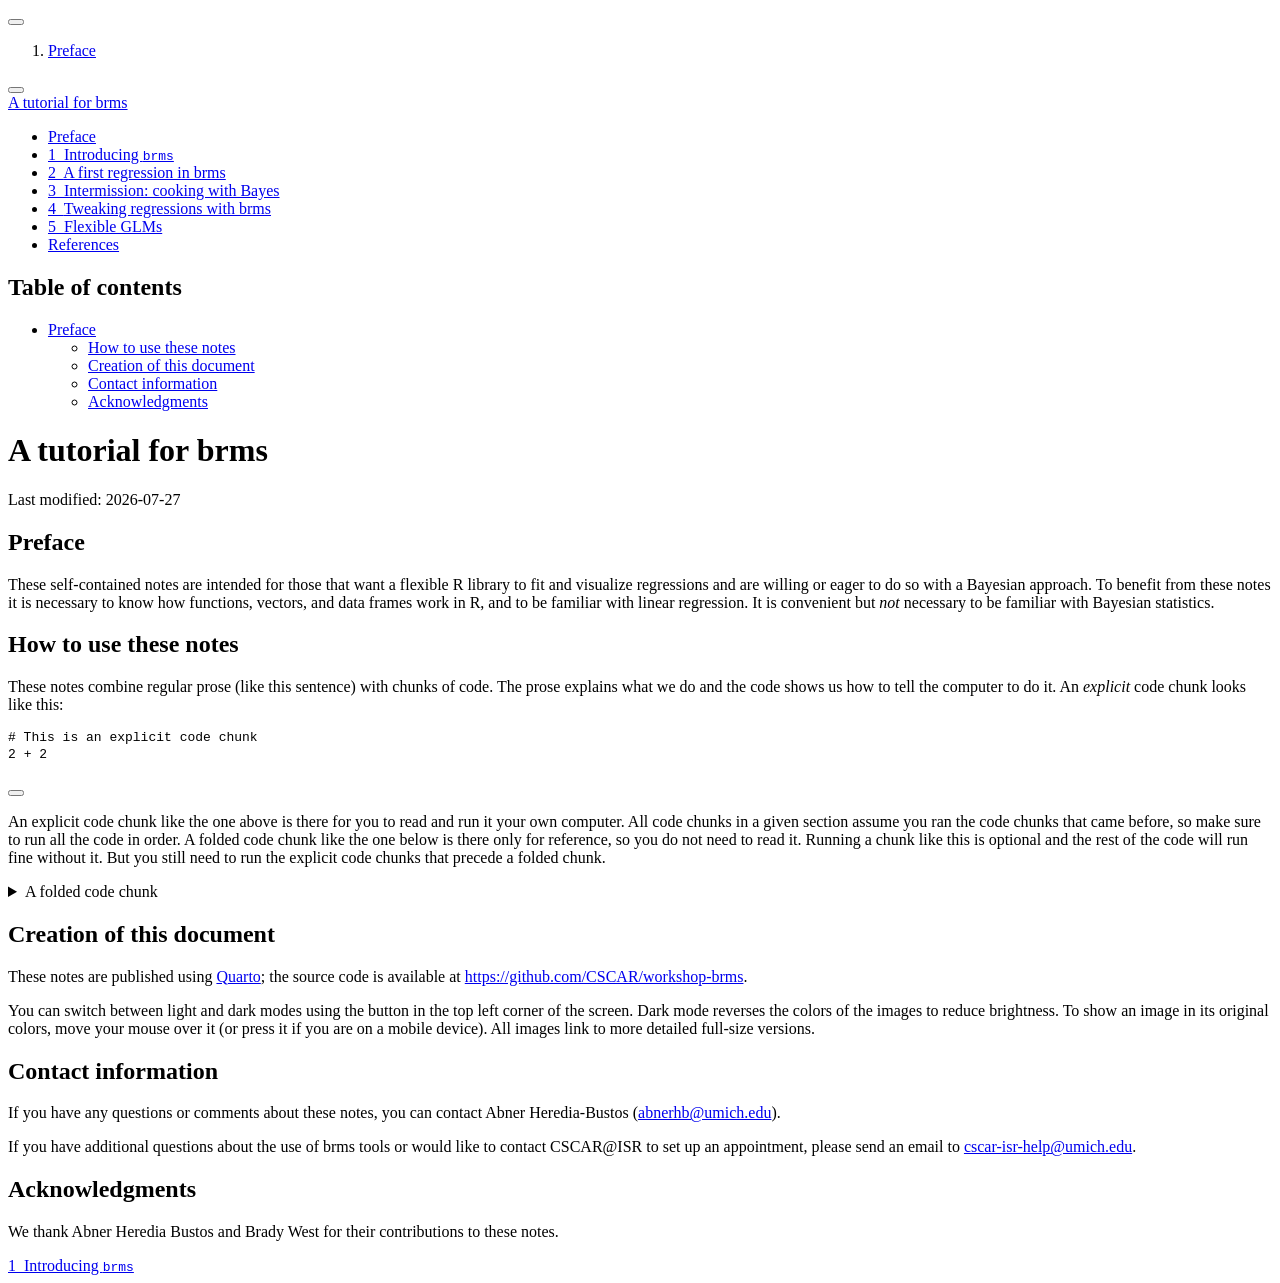
==== docs/index.html @ ee1d5521 "Rendered multiple changes." ====
<!DOCTYPE html>
<html xmlns="http://www.w3.org/1999/xhtml" lang="en" xml:lang="en"><head>

<meta charset="utf-8">
<meta name="generator" content="quarto-1.9.38">

<meta name="viewport" content="width=device-width, initial-scale=1.0, user-scalable=yes">


<title>A tutorial for brms</title>
<style>
/* Default styles provided by pandoc.
** See https://pandoc.org/MANUAL.html#variables-for-html for config info.
*/
code{white-space: pre-wrap;}
span.smallcaps{font-variant: small-caps;}
div.columns{display: flex; gap: min(4vw, 1.5em);}
div.column{flex: auto; overflow-x: auto;}
div.hanging-indent{margin-left: 1.5em; text-indent: -1.5em;}
ul.task-list{list-style: none;}
ul.task-list li input[type="checkbox"] {
  width: 0.8em;
  margin: 0 0.8em 0.2em -1em; /* quarto-specific, see https://github.com/quarto-dev/quarto-cli/issues/4556 */ 
  vertical-align: middle;
}
/* CSS for syntax highlighting */
html { -webkit-text-size-adjust: 100%; }
pre > code.sourceCode { white-space: pre; position: relative; }
pre > code.sourceCode > span { display: inline-block; line-height: 1.25; }
pre > code.sourceCode > span:empty { height: 1.2em; }
.sourceCode { overflow: visible; }
code.sourceCode > span { color: inherit; text-decoration: inherit; }
div.sourceCode { margin: 1em 0; }
pre.sourceCode { margin: 0; }
@media screen {
div.sourceCode { overflow: auto; }
}
@media print {
pre > code.sourceCode { white-space: pre-wrap; }
pre > code.sourceCode > span { text-indent: -5em; padding-left: 5em; }
}
pre.numberSource code
  { counter-reset: source-line 0; }
pre.numberSource code > span
  { position: relative; left: -4em; counter-increment: source-line; }
pre.numberSource code > span > a:first-child::before
  { content: counter(source-line);
    position: relative; left: -1em; text-align: right; vertical-align: baseline;
    border: none; display: inline-block;
    -webkit-touch-callout: none; -webkit-user-select: none;
    -khtml-user-select: none; -moz-user-select: none;
    -ms-user-select: none; user-select: none;
    padding: 0 4px; width: 4em;
  }
pre.numberSource { margin-left: 3em;  padding-left: 4px; }
div.sourceCode
  {   }
@media screen {
pre > code.sourceCode > span > a:first-child::before { text-decoration: underline; }
}
</style>


<script src="site_libs/quarto-nav/quarto-nav.js"></script>
<script src="site_libs/quarto-nav/headroom.min.js"></script>
<script src="site_libs/clipboard/clipboard.min.js"></script>
<script src="site_libs/quarto-search/autocomplete.umd.js"></script>
<script src="site_libs/quarto-search/fuse.min.js"></script>
<script src="site_libs/quarto-search/quarto-search.js"></script>
<meta name="quarto:offset" content="./">
<link href="./getting-started.html" rel="next">
<script src="site_libs/quarto-html/quarto.js" type="module"></script>
<script src="site_libs/quarto-html/tabsets/tabsets.js" type="module"></script>
<script src="site_libs/quarto-html/popper.min.js"></script>
<script src="site_libs/quarto-html/tippy.umd.min.js"></script>
<script src="site_libs/quarto-html/anchor.min.js"></script>
<link href="site_libs/quarto-html/tippy.css" rel="stylesheet">
<link href="site_libs/quarto-html/quarto-syntax-highlighting-15634bcf2e68342d4ad2dfa704d543f6.css" rel="stylesheet" class="quarto-color-scheme" id="quarto-text-highlighting-styles">
<link href="site_libs/quarto-html/quarto-syntax-highlighting-dark-0a6b7249c26820e032cb0bd839ff02b1.css" rel="stylesheet" class="quarto-color-scheme quarto-color-alternate" id="quarto-text-highlighting-styles">
<link href="site_libs/quarto-html/quarto-syntax-highlighting-15634bcf2e68342d4ad2dfa704d543f6.css" rel="stylesheet" class="quarto-color-scheme-extra" id="quarto-text-highlighting-styles">
<script src="site_libs/bootstrap/bootstrap.min.js"></script>
<link href="site_libs/bootstrap/bootstrap-icons.css" rel="stylesheet">
<link href="site_libs/bootstrap/bootstrap-9e3e5b9121e68b3f077afb32f2c64d95.min.css" rel="stylesheet" append-hash="true" class="quarto-color-scheme" id="quarto-bootstrap" data-mode="light">
<link href="site_libs/bootstrap/bootstrap-dark-456160a201148822cb32db6652eaf6f5.min.css" rel="stylesheet" append-hash="true" class="quarto-color-scheme quarto-color-alternate" id="quarto-bootstrap" data-mode="dark">
<link href="site_libs/bootstrap/bootstrap-9e3e5b9121e68b3f077afb32f2c64d95.min.css" rel="stylesheet" append-hash="true" class="quarto-color-scheme-extra" id="quarto-bootstrap" data-mode="light">
<script id="quarto-search-options" type="application/json">{
  "location": "sidebar",
  "copy-button": false,
  "collapse-after": 3,
  "panel-placement": "start",
  "type": "textbox",
  "limit": 50,
  "keyboard-shortcut": [
    "f",
    "/",
    "s"
  ],
  "show-item-context": false,
  "language": {
    "search-no-results-text": "No results",
    "search-matching-documents-text": "matching documents",
    "search-copy-link-title": "Copy link to search",
    "search-hide-matches-text": "Hide additional matches",
    "search-more-match-text": "more match in this document",
    "search-more-matches-text": "more matches in this document",
    "search-clear-button-title": "Clear",
    "search-text-placeholder": "",
    "search-detached-cancel-button-title": "Cancel",
    "search-submit-button-title": "Submit",
    "search-label": "Search"
  }
}</script>


</head>

<body class="nav-sidebar floating quarto-light"><script id="quarto-html-before-body" type="application/javascript">
    const toggleBodyColorMode = (bsSheetEl) => {
      const mode = bsSheetEl.getAttribute("data-mode");
      const bodyEl = window.document.querySelector("body");
      if (mode === "dark") {
        bodyEl.classList.add("quarto-dark");
        bodyEl.classList.remove("quarto-light");
      } else {
        bodyEl.classList.add("quarto-light");
        bodyEl.classList.remove("quarto-dark");
      }
    }
    const toggleBodyColorPrimary = () => {
      const bsSheetEl = window.document.querySelector("link#quarto-bootstrap:not([rel=disabled-stylesheet])");
      if (bsSheetEl) {
        toggleBodyColorMode(bsSheetEl);
      }
    }
    const setColorSchemeToggle = (alternate) => {
      const toggles = window.document.querySelectorAll('.quarto-color-scheme-toggle');
      for (let i=0; i < toggles.length; i++) {
        const toggle = toggles[i];
        if (toggle) {
          if (alternate) {
            toggle.classList.add("alternate");
          } else {
            toggle.classList.remove("alternate");
          }
        }
      }
    };
    const toggleColorMode = (alternate) => {
      // Switch the stylesheets
      const primaryStylesheets = window.document.querySelectorAll('link.quarto-color-scheme:not(.quarto-color-alternate)');
      const alternateStylesheets = window.document.querySelectorAll('link.quarto-color-scheme.quarto-color-alternate');
      manageTransitions('#quarto-margin-sidebar .nav-link', false);
      if (alternate) {
        // note: dark is layered on light, we don't disable primary!
        enableStylesheet(alternateStylesheets);
        for (const sheetNode of alternateStylesheets) {
          if (sheetNode.id === "quarto-bootstrap") {
            toggleBodyColorMode(sheetNode);
          }
        }
      } else {
        disableStylesheet(alternateStylesheets);
        enableStylesheet(primaryStylesheets)
        toggleBodyColorPrimary();
      }
      manageTransitions('#quarto-margin-sidebar .nav-link', true);
      // Switch the toggles
      setColorSchemeToggle(alternate)
      // Hack to workaround the fact that safari doesn't
      // properly recolor the scrollbar when toggling (#1455)
      if (navigator.userAgent.indexOf('Safari') > 0 && navigator.userAgent.indexOf('Chrome') == -1) {
        manageTransitions("body", false);
        window.scrollTo(0, 1);
        setTimeout(() => {
          window.scrollTo(0, 0);
          manageTransitions("body", true);
        }, 40);
      }
    }
    const disableStylesheet = (stylesheets) => {
      for (let i=0; i < stylesheets.length; i++) {
        const stylesheet = stylesheets[i];
        stylesheet.rel = 'disabled-stylesheet';
      }
    }
    const enableStylesheet = (stylesheets) => {
      for (let i=0; i < stylesheets.length; i++) {
        const stylesheet = stylesheets[i];
        if(stylesheet.rel !== 'stylesheet') { // for Chrome, which will still FOUC without this check
          stylesheet.rel = 'stylesheet';
        }
      }
    }
    const manageTransitions = (selector, allowTransitions) => {
      const els = window.document.querySelectorAll(selector);
      for (let i=0; i < els.length; i++) {
        const el = els[i];
        if (allowTransitions) {
          el.classList.remove('notransition');
        } else {
          el.classList.add('notransition');
        }
      }
    }
    const isFileUrl = () => {
      return window.location.protocol === 'file:';
    }
    const hasAlternateSentinel = () => {
      let styleSentinel = getColorSchemeSentinel();
      if (styleSentinel !== null) {
        return styleSentinel === "alternate";
      } else {
        return false;
      }
    }
    const setStyleSentinel = (alternate) => {
      const value = alternate ? "alternate" : "default";
      if (!isFileUrl()) {
        window.localStorage.setItem("quarto-color-scheme", value);
      } else {
        localAlternateSentinel = value;
      }
    }
    const getColorSchemeSentinel = () => {
      if (!isFileUrl()) {
        const storageValue = window.localStorage.getItem("quarto-color-scheme");
        return storageValue != null ? storageValue : localAlternateSentinel;
      } else {
        return localAlternateSentinel;
      }
    }
    const toggleGiscusIfUsed = (isAlternate, darkModeDefault) => {
      const baseTheme = document.querySelector('#giscus-base-theme')?.value ?? 'light';
      const alternateTheme = document.querySelector('#giscus-alt-theme')?.value ?? 'dark';
      let newTheme = '';
      if(authorPrefersDark) {
        newTheme = isAlternate ? baseTheme : alternateTheme;
      } else {
        newTheme = isAlternate ? alternateTheme : baseTheme;
      }
      const changeGiscusTheme = () => {
        // From: https://github.com/giscus/giscus/issues/336
        const sendMessage = (message) => {
          const iframe = document.querySelector('iframe.giscus-frame');
          if (!iframe) return;
          iframe.contentWindow.postMessage({ giscus: message }, 'https://giscus.app');
        }
        sendMessage({
          setConfig: {
            theme: newTheme
          }
        });
      }
      const isGiscussLoaded = window.document.querySelector('iframe.giscus-frame') !== null;
      if (isGiscussLoaded) {
        changeGiscusTheme();
      }
    };
    const authorPrefersDark = false;
    const darkModeDefault = authorPrefersDark;
      document.querySelector('link#quarto-text-highlighting-styles.quarto-color-scheme-extra').rel = 'disabled-stylesheet';
      document.querySelector('link#quarto-bootstrap.quarto-color-scheme-extra').rel = 'disabled-stylesheet';
    let localAlternateSentinel = darkModeDefault ? 'alternate' : 'default';
    // Dark / light mode switch
    window.quartoToggleColorScheme = () => {
      // Read the current dark / light value
      let toAlternate = !hasAlternateSentinel();
      toggleColorMode(toAlternate);
      setStyleSentinel(toAlternate);
      toggleGiscusIfUsed(toAlternate, darkModeDefault);
      window.dispatchEvent(new Event('resize'));
    };
    // Switch to dark mode if need be
    if (hasAlternateSentinel()) {
      toggleColorMode(true);
    } else {
      toggleColorMode(false);
    }
  </script>

<div id="quarto-search-results"></div>
  <header id="quarto-header" class="headroom fixed-top">
  <nav class="quarto-secondary-nav">
    <div class="container-fluid d-flex">
      <button type="button" class="quarto-btn-toggle btn" data-bs-toggle="collapse" role="button" data-bs-target=".quarto-sidebar-collapse-item" aria-controls="quarto-sidebar" aria-expanded="false" aria-label="Toggle sidebar navigation" onclick="if (window.quartoToggleHeadroom) { window.quartoToggleHeadroom(); }">
        <i class="bi bi-layout-text-sidebar-reverse"></i>
      </button>
        <nav class="quarto-page-breadcrumbs" aria-label="breadcrumb"><ol class="breadcrumb"><li class="breadcrumb-item"><a href="./index.html">Preface</a></li></ol></nav>
        <a class="flex-grow-1" role="navigation" data-bs-toggle="collapse" data-bs-target=".quarto-sidebar-collapse-item" aria-controls="quarto-sidebar" aria-expanded="false" aria-label="Toggle sidebar navigation" onclick="if (window.quartoToggleHeadroom) { window.quartoToggleHeadroom(); }">      
        </a>
      <button type="button" class="btn quarto-search-button" aria-label="Search" onclick="window.quartoOpenSearch();">
        <i class="bi bi-search"></i>
      </button>
    </div>
  </nav>
</header>
<!-- content -->
<div id="quarto-content" class="quarto-container page-columns page-rows-contents page-layout-article">
<!-- sidebar -->
  <nav id="quarto-sidebar" class="sidebar collapse collapse-horizontal quarto-sidebar-collapse-item sidebar-navigation floating overflow-auto">
    <div class="pt-lg-2 mt-2 text-left sidebar-header">
    <div class="sidebar-title mb-0 py-0">
      <a href="./">A tutorial for brms</a> 
        <div class="sidebar-tools-main">
  <a href="" class="quarto-color-scheme-toggle quarto-navigation-tool  px-1" onclick="window.quartoToggleColorScheme(); return false;" title="Toggle dark mode"><i class="bi"></i></a>
</div>
    </div>
      </div>
        <div class="mt-2 flex-shrink-0 align-items-center">
        <div class="sidebar-search">
        <div id="quarto-search" class="" title="Search"></div>
        </div>
        </div>
    <div class="sidebar-menu-container"> 
    <ul class="list-unstyled mt-1">
        <li class="sidebar-item">
  <div class="sidebar-item-container"> 
  <a href="./index.html" class="sidebar-item-text sidebar-link active">
 <span class="menu-text">Preface</span></a>
  </div>
</li>
        <li class="sidebar-item">
  <div class="sidebar-item-container"> 
  <a href="./getting-started.html" class="sidebar-item-text sidebar-link">
 <span class="menu-text"><span class="chapter-number">1</span>&nbsp; <span class="chapter-title">Introducing <code>brms</code></span></span></a>
  </div>
</li>
        <li class="sidebar-item">
  <div class="sidebar-item-container"> 
  <a href="./lin-reg-brms.html" class="sidebar-item-text sidebar-link">
 <span class="menu-text"><span class="chapter-number">2</span>&nbsp; <span class="chapter-title">A first regression in brms</span></span></a>
  </div>
</li>
        <li class="sidebar-item">
  <div class="sidebar-item-container"> 
  <a href="./cooking-w-bayes.html" class="sidebar-item-text sidebar-link">
 <span class="menu-text"><span class="chapter-number">3</span>&nbsp; <span class="chapter-title">Intermission: cooking with Bayes</span></span></a>
  </div>
</li>
        <li class="sidebar-item">
  <div class="sidebar-item-container"> 
  <a href="./tweaking-reg.html" class="sidebar-item-text sidebar-link">
 <span class="menu-text"><span class="chapter-number">4</span>&nbsp; <span class="chapter-title">Tweaking regressions with brms</span></span></a>
  </div>
</li>
        <li class="sidebar-item">
  <div class="sidebar-item-container"> 
  <a href="./flex-glms.html" class="sidebar-item-text sidebar-link">
 <span class="menu-text"><span class="chapter-number">5</span>&nbsp; <span class="chapter-title">Flexible GLMs</span></span></a>
  </div>
</li>
        <li class="sidebar-item">
  <div class="sidebar-item-container"> 
  <a href="./references.html" class="sidebar-item-text sidebar-link">
 <span class="menu-text">References</span></a>
  </div>
</li>
    </ul>
    </div>
</nav>
<div id="quarto-sidebar-glass" class="quarto-sidebar-collapse-item" data-bs-toggle="collapse" data-bs-target=".quarto-sidebar-collapse-item"></div>
<!-- margin-sidebar -->
    <div id="quarto-margin-sidebar" class="sidebar margin-sidebar">
        <nav id="TOC" role="doc-toc" class="toc-active">
    <h2 id="toc-title">Table of contents</h2>
   
  <ul>
  <li><a href="#preface" id="toc-preface" class="nav-link active" data-scroll-target="#preface">Preface</a>
  <ul class="collapse">
  <li><a href="#how-to-use-these-notes" id="toc-how-to-use-these-notes" class="nav-link" data-scroll-target="#how-to-use-these-notes">How to use these notes</a></li>
  <li><a href="#creation-of-this-document" id="toc-creation-of-this-document" class="nav-link" data-scroll-target="#creation-of-this-document">Creation of this document</a></li>
  <li><a href="#contact-information" id="toc-contact-information" class="nav-link" data-scroll-target="#contact-information">Contact information</a></li>
  <li><a href="#acknowledgments" id="toc-acknowledgments" class="nav-link" data-scroll-target="#acknowledgments">Acknowledgments</a></li>
  </ul></li>
  </ul>
</nav>
    </div>
<!-- main -->
<main class="content" id="quarto-document-content">


<header id="title-block-header" class="quarto-title-block default">
<div class="quarto-title">
<h1 class="title">A tutorial for brms</h1>
</div>



<div class="quarto-title-meta">

    
  
    
  </div>
  


</header>


<p>Last modified: 2026-07-27</p>
<section id="preface" class="level1 unnumbered">
<h1 class="unnumbered">Preface</h1>
<p>These self-contained notes are intended for those that want a flexible R library to fit and visualize regressions and are willing or eager to do so with a Bayesian approach. To benefit from these notes it is necessary to know how functions, vectors, and data frames work in R, and to be familiar with linear regression. It is convenient but <em>not</em> necessary to be familiar with Bayesian statistics.</p>
<section id="how-to-use-these-notes" class="level2">
<h2 class="anchored" data-anchor-id="how-to-use-these-notes">How to use these notes</h2>
<p>These notes combine regular prose (like this sentence) with chunks of code. The prose explains what we do and the code shows us how to tell the computer to do it. An <em>explicit</em> code chunk looks like this:</p>
<div class="cell">
<div class="code-copy-outer-scaffold"><div class="sourceCode cell-code" id="cb1"><pre class="sourceCode r code-with-copy"><code class="sourceCode r"><span id="cb1-1"><a href="#cb1-1" aria-hidden="true" tabindex="-1"></a><span class="co"># This is an explicit code chunk</span></span>
<span id="cb1-2"><a href="#cb1-2" aria-hidden="true" tabindex="-1"></a><span class="dv">2</span> <span class="sc">+</span> <span class="dv">2</span></span></code></pre></div><button title="Copy to Clipboard" class="code-copy-button"><i class="bi"></i></button></div>
</div>
<p>An explicit code chunk like the one above is there for you to read and run it your own computer. All code chunks in a given section assume you ran the code chunks that came before, so make sure to run all the code in order. A folded code chunk like the one below is there only for reference, so you do not need to read it. Running a chunk like this is optional and the rest of the code will run fine without it. But you still need to run the explicit code chunks that precede a folded chunk.</p>
<div class="cell">
<details class="code-fold">
<summary>A folded code chunk</summary>
<div class="code-copy-outer-scaffold"><div class="sourceCode cell-code" id="cb2"><pre class="sourceCode r code-with-copy"><code class="sourceCode r"><span id="cb2-1"><a href="#cb2-1" aria-hidden="true" tabindex="-1"></a><span class="co"># You do not need to run chunks like this</span></span>
<span id="cb2-2"><a href="#cb2-2" aria-hidden="true" tabindex="-1"></a><span class="dv">7</span> <span class="sc">*</span> <span class="dv">8</span></span></code></pre></div><button title="Copy to Clipboard" class="code-copy-button"><i class="bi"></i></button></div>
</details>
</div>
</section>
<section id="creation-of-this-document" class="level2 unnumbered">
<h2 class="unnumbered anchored" data-anchor-id="creation-of-this-document">Creation of this document</h2>
<p>These notes are published using <a href="https://quarto.org">Quarto</a>; the source code is available at <a href="https://github.com/CSCAR/workshop-brms" class="uri">https://github.com/CSCAR/workshop-brms</a>.</p>
<p>You can switch between light and dark modes using the button in the top left corner of the screen. Dark mode reverses the colors of the images to reduce brightness. To show an image in its original colors, move your mouse over it (or press it if you are on a mobile device). All images link to more detailed full-size versions.</p>
</section>
<section id="contact-information" class="level2 unnumbered">
<h2 class="unnumbered anchored" data-anchor-id="contact-information">Contact information</h2>
<p>If you have any questions or comments about these notes, you can contact Abner Heredia-Bustos (<a href="mailto:abnerhb@umich.edu" class="email">abnerhb@umich.edu</a>).</p>
<p>If you have additional questions about the use of brms tools or would like to contact CSCAR@ISR to set up an appointment, please send an email to <a href="mailto:cscar-isr-help@umich.edu" class="email">cscar-isr-help@umich.edu</a>.</p>
</section>
<section id="acknowledgments" class="level2 unnumbered">
<h2 class="unnumbered anchored" data-anchor-id="acknowledgments">Acknowledgments</h2>
<p>We thank Abner Heredia Bustos and Brady West for their contributions to these notes.</p>


</section>
</section>

</main> <!-- /main -->
<script id="quarto-html-after-body" type="application/javascript">
  window.document.addEventListener("DOMContentLoaded", function (event) {
    // Ensure there is a toggle, if there isn't float one in the top right
    if (window.document.querySelector('.quarto-color-scheme-toggle') === null) {
      const a = window.document.createElement('a');
      a.classList.add('top-right');
      a.classList.add('quarto-color-scheme-toggle');
      a.href = "";
      a.onclick = function() { try { window.quartoToggleColorScheme(); } catch {} return false; };
      const i = window.document.createElement("i");
      i.classList.add('bi');
      a.appendChild(i);
      window.document.body.appendChild(a);
    }
    setColorSchemeToggle(hasAlternateSentinel())
    const icon = "";
    const anchorJS = new window.AnchorJS();
    anchorJS.options = {
      placement: 'right',
      icon: icon
    };
    anchorJS.add('.anchored');
    const isCodeAnnotation = (el) => {
      for (const clz of el.classList) {
        if (clz.startsWith('code-annotation-')) {                     
          return true;
        }
      }
      return false;
    }
    const onCopySuccess = function(e) {
      // button target
      const button = e.trigger;
      // don't keep focus
      button.blur();
      // flash "checked"
      button.classList.add('code-copy-button-checked');
      var currentTitle = button.getAttribute("title");
      button.setAttribute("title", "Copied!");
      let tooltip;
      if (window.bootstrap) {
        button.setAttribute("data-bs-toggle", "tooltip");
        button.setAttribute("data-bs-placement", "left");
        button.setAttribute("data-bs-title", "Copied!");
        tooltip = new bootstrap.Tooltip(button, 
          { trigger: "manual", 
            customClass: "code-copy-button-tooltip",
            offset: [0, -8]});
        tooltip.show();    
      }
      setTimeout(function() {
        if (tooltip) {
          tooltip.hide();
          button.removeAttribute("data-bs-title");
          button.removeAttribute("data-bs-toggle");
          button.removeAttribute("data-bs-placement");
        }
        button.setAttribute("title", currentTitle);
        button.classList.remove('code-copy-button-checked');
      }, 1000);
      // clear code selection
      e.clearSelection();
    }
    const getTextToCopy = function(trigger) {
      const outerScaffold = trigger.parentElement.cloneNode(true);
      const codeEl = outerScaffold.querySelector('code');
      for (const childEl of codeEl.children) {
        if (isCodeAnnotation(childEl)) {
          childEl.remove();
        }
      }
      return codeEl.innerText;
    }
    const clipboard = new window.ClipboardJS('.code-copy-button:not([data-in-quarto-modal])', {
      text: getTextToCopy
    });
    clipboard.on('success', onCopySuccess);
    if (window.document.getElementById('quarto-embedded-source-code-modal')) {
      const clipboardModal = new window.ClipboardJS('.code-copy-button[data-in-quarto-modal]', {
        text: getTextToCopy,
        container: window.document.getElementById('quarto-embedded-source-code-modal')
      });
      clipboardModal.on('success', onCopySuccess);
    }
      var localhostRegex = new RegExp(/^(?:http|https):\/\/localhost\:?[0-9]*\//);
      var mailtoRegex = new RegExp(/^mailto:/);
        var filterRegex = new RegExp('/' + window.location.host + '/');
      var isInternal = (href) => {
          return filterRegex.test(href) || localhostRegex.test(href) || mailtoRegex.test(href);
      }
      // Inspect non-navigation links and adorn them if external
     var links = window.document.querySelectorAll('a[href]:not(.nav-link):not(.navbar-brand):not(.toc-action):not(.sidebar-link):not(.sidebar-item-toggle):not(.pagination-link):not(.no-external):not([aria-hidden]):not(.dropdown-item):not(.quarto-navigation-tool):not(.about-link)');
      for (var i=0; i<links.length; i++) {
        const link = links[i];
        if (!isInternal(link.href)) {
          // undo the damage that might have been done by quarto-nav.js in the case of
          // links that we want to consider external
          if (link.dataset.originalHref !== undefined) {
            link.href = link.dataset.originalHref;
          }
        }
      }
    function tippyHover(el, contentFn, onTriggerFn, onUntriggerFn) {
      const config = {
        allowHTML: true,
        maxWidth: 500,
        delay: 100,
        arrow: false,
        appendTo: function(el) {
            return el.parentElement;
        },
        interactive: true,
        interactiveBorder: 10,
        theme: 'quarto',
        placement: 'bottom-start',
      };
      if (contentFn) {
        config.content = contentFn;
      }
      if (onTriggerFn) {
        config.onTrigger = onTriggerFn;
      }
      if (onUntriggerFn) {
        config.onUntrigger = onUntriggerFn;
      }
      window.tippy(el, config); 
    }
    const noterefs = window.document.querySelectorAll('a[role="doc-noteref"]');
    for (var i=0; i<noterefs.length; i++) {
      const ref = noterefs[i];
      tippyHover(ref, function() {
        // use id or data attribute instead here
        let href = ref.getAttribute('data-footnote-href') || ref.getAttribute('href');
        try { href = new URL(href).hash; } catch {}
        const id = href.replace(/^#\/?/, "");
        const note = window.document.getElementById(id);
        if (note) {
          return note.innerHTML;
        } else {
          return "";
        }
      });
    }
    const xrefs = window.document.querySelectorAll('a.quarto-xref');
    const processXRef = (id, note) => {
      // Strip column container classes
      const stripColumnClz = (el) => {
        el.classList.remove("page-full", "page-columns");
        if (el.children) {
          for (const child of el.children) {
            stripColumnClz(child);
          }
        }
      }
      stripColumnClz(note)
      if (id === null || id.startsWith('sec-')) {
        // Special case sections, only their first couple elements
        const container = document.createElement("div");
        if (note.children && note.children.length > 2) {
          container.appendChild(note.children[0].cloneNode(true));
          for (let i = 1; i < note.children.length; i++) {
            const child = note.children[i];
            if (child.tagName === "P" && child.innerText === "") {
              continue;
            } else {
              container.appendChild(child.cloneNode(true));
              break;
            }
          }
          if (window.Quarto?.typesetMath) {
            window.Quarto.typesetMath(container);
          }
          return container.innerHTML
        } else {
          if (window.Quarto?.typesetMath) {
            window.Quarto.typesetMath(note);
          }
          return note.innerHTML;
        }
      } else {
        // Remove any anchor links if they are present
        const anchorLink = note.querySelector('a.anchorjs-link');
        if (anchorLink) {
          anchorLink.remove();
        }
        if (window.Quarto?.typesetMath) {
          window.Quarto.typesetMath(note);
        }
        if (note.classList.contains("callout")) {
          return note.outerHTML;
        } else {
          return note.innerHTML;
        }
      }
    }
    for (var i=0; i<xrefs.length; i++) {
      const xref = xrefs[i];
      tippyHover(xref, undefined, function(instance) {
        instance.disable();
        let url = xref.getAttribute('href');
        let hash = undefined; 
        if (url.startsWith('#')) {
          hash = url;
        } else {
          try { hash = new URL(url).hash; } catch {}
        }
        if (hash) {
          const id = hash.replace(/^#\/?/, "");
          const note = window.document.getElementById(id);
          if (note !== null) {
            try {
              const html = processXRef(id, note.cloneNode(true));
              instance.setContent(html);
            } finally {
              instance.enable();
              instance.show();
            }
          } else {
            // See if we can fetch this
            fetch(url.split('#')[0])
            .then(res => res.text())
            .then(html => {
              const parser = new DOMParser();
              const htmlDoc = parser.parseFromString(html, "text/html");
              const note = htmlDoc.getElementById(id);
              if (note !== null) {
                const html = processXRef(id, note);
                instance.setContent(html);
              } 
            }).finally(() => {
              instance.enable();
              instance.show();
            });
          }
        } else {
          // See if we can fetch a full url (with no hash to target)
          // This is a special case and we should probably do some content thinning / targeting
          fetch(url)
          .then(res => res.text())
          .then(html => {
            const parser = new DOMParser();
            const htmlDoc = parser.parseFromString(html, "text/html");
            const note = htmlDoc.querySelector('main.content');
            if (note !== null) {
              // This should only happen for chapter cross references
              // (since there is no id in the URL)
              // remove the first header
              if (note.children.length > 0 && note.children[0].tagName === "HEADER") {
                note.children[0].remove();
              }
              const html = processXRef(null, note);
              instance.setContent(html);
            } 
          }).finally(() => {
            instance.enable();
            instance.show();
          });
        }
      }, function(instance) {
      });
    }
        let selectedAnnoteEl;
        const selectorForAnnotation = ( cell, annotation) => {
          let cellAttr = 'data-code-cell="' + cell + '"';
          let lineAttr = 'data-code-annotation="' +  annotation + '"';
          const selector = 'span[' + cellAttr + '][' + lineAttr + ']';
          return selector;
        }
        const selectCodeLines = (annoteEl) => {
          const doc = window.document;
          const targetCell = annoteEl.getAttribute("data-target-cell");
          const targetAnnotation = annoteEl.getAttribute("data-target-annotation");
          const annoteSpan = window.document.querySelector(selectorForAnnotation(targetCell, targetAnnotation));
          const lines = annoteSpan.getAttribute("data-code-lines").split(",");
          const lineIds = lines.map((line) => {
            return targetCell + "-" + line;
          })
          let top = null;
          let height = null;
          let parent = null;
          if (lineIds.length > 0) {
              //compute the position of the single el (top and bottom and make a div)
              const el = window.document.getElementById(lineIds[0]);
              top = el.offsetTop;
              height = el.offsetHeight;
              parent = el.parentElement.parentElement;
            if (lineIds.length > 1) {
              const lastEl = window.document.getElementById(lineIds[lineIds.length - 1]);
              const bottom = lastEl.offsetTop + lastEl.offsetHeight;
              height = bottom - top;
            }
            if (top !== null && height !== null && parent !== null) {
              // cook up a div (if necessary) and position it 
              let div = window.document.getElementById("code-annotation-line-highlight");
              if (div === null) {
                div = window.document.createElement("div");
                div.setAttribute("id", "code-annotation-line-highlight");
                div.style.position = 'absolute';
                parent.appendChild(div);
              }
              div.style.top = top - 2 + "px";
              div.style.height = height + 4 + "px";
              div.style.left = 0;
              let gutterDiv = window.document.getElementById("code-annotation-line-highlight-gutter");
              if (gutterDiv === null) {
                gutterDiv = window.document.createElement("div");
                gutterDiv.setAttribute("id", "code-annotation-line-highlight-gutter");
                gutterDiv.style.position = 'absolute';
                const codeCell = window.document.getElementById(targetCell);
                const gutter = codeCell.querySelector('.code-annotation-gutter');
                gutter.appendChild(gutterDiv);
              }
              gutterDiv.style.top = top - 2 + "px";
              gutterDiv.style.height = height + 4 + "px";
            }
            selectedAnnoteEl = annoteEl;
          }
        };
        const unselectCodeLines = () => {
          const elementsIds = ["code-annotation-line-highlight", "code-annotation-line-highlight-gutter"];
          elementsIds.forEach((elId) => {
            const div = window.document.getElementById(elId);
            if (div) {
              div.remove();
            }
          });
          selectedAnnoteEl = undefined;
        };
          // Handle positioning of the toggle
      window.addEventListener(
        "resize",
        throttle(() => {
          elRect = undefined;
          if (selectedAnnoteEl) {
            selectCodeLines(selectedAnnoteEl);
          }
        }, 10)
      );
      function throttle(fn, ms) {
      let throttle = false;
      let timer;
        return (...args) => {
          if(!throttle) { // first call gets through
              fn.apply(this, args);
              throttle = true;
          } else { // all the others get throttled
              if(timer) clearTimeout(timer); // cancel #2
              timer = setTimeout(() => {
                fn.apply(this, args);
                timer = throttle = false;
              }, ms);
          }
        };
      }
        // Attach click handler to the DT
        const annoteDls = window.document.querySelectorAll('dt[data-target-cell]');
        for (const annoteDlNode of annoteDls) {
          annoteDlNode.addEventListener('click', (event) => {
            const clickedEl = event.target;
            if (clickedEl !== selectedAnnoteEl) {
              unselectCodeLines();
              const activeEl = window.document.querySelector('dt[data-target-cell].code-annotation-active');
              if (activeEl) {
                activeEl.classList.remove('code-annotation-active');
              }
              selectCodeLines(clickedEl);
              clickedEl.classList.add('code-annotation-active');
            } else {
              // Unselect the line
              unselectCodeLines();
              clickedEl.classList.remove('code-annotation-active');
            }
          });
        }
    const findCites = (el) => {
      const parentEl = el.parentElement;
      if (parentEl) {
        const cites = parentEl.dataset.cites;
        if (cites) {
          return {
            el,
            cites: cites.split(' ')
          };
        } else {
          return findCites(el.parentElement)
        }
      } else {
        return undefined;
      }
    };
    var bibliorefs = window.document.querySelectorAll('a[role="doc-biblioref"]');
    for (var i=0; i<bibliorefs.length; i++) {
      const ref = bibliorefs[i];
      const citeInfo = findCites(ref);
      if (citeInfo) {
        tippyHover(citeInfo.el, function() {
          var popup = window.document.createElement('div');
          citeInfo.cites.forEach(function(cite) {
            var citeDiv = window.document.createElement('div');
            citeDiv.classList.add('hanging-indent');
            citeDiv.classList.add('csl-entry');
            var biblioDiv = window.document.getElementById('ref-' + cite);
            if (biblioDiv) {
              citeDiv.innerHTML = biblioDiv.innerHTML;
            }
            popup.appendChild(citeDiv);
          });
          return popup.innerHTML;
        });
      }
    }
  });
  </script>
<nav class="page-navigation">
  <div class="nav-page nav-page-previous">
  </div>
  <div class="nav-page nav-page-next">
      <a href="./getting-started.html" class="pagination-link" aria-label="Introducing `brms`">
        <span class="nav-page-text"><span class="chapter-number">1</span>&nbsp; <span class="chapter-title">Introducing <code>brms</code></span></span> <i class="bi bi-arrow-right-short"></i>
      </a>
  </div>
</nav>
</div> <!-- /content -->




</body></html>
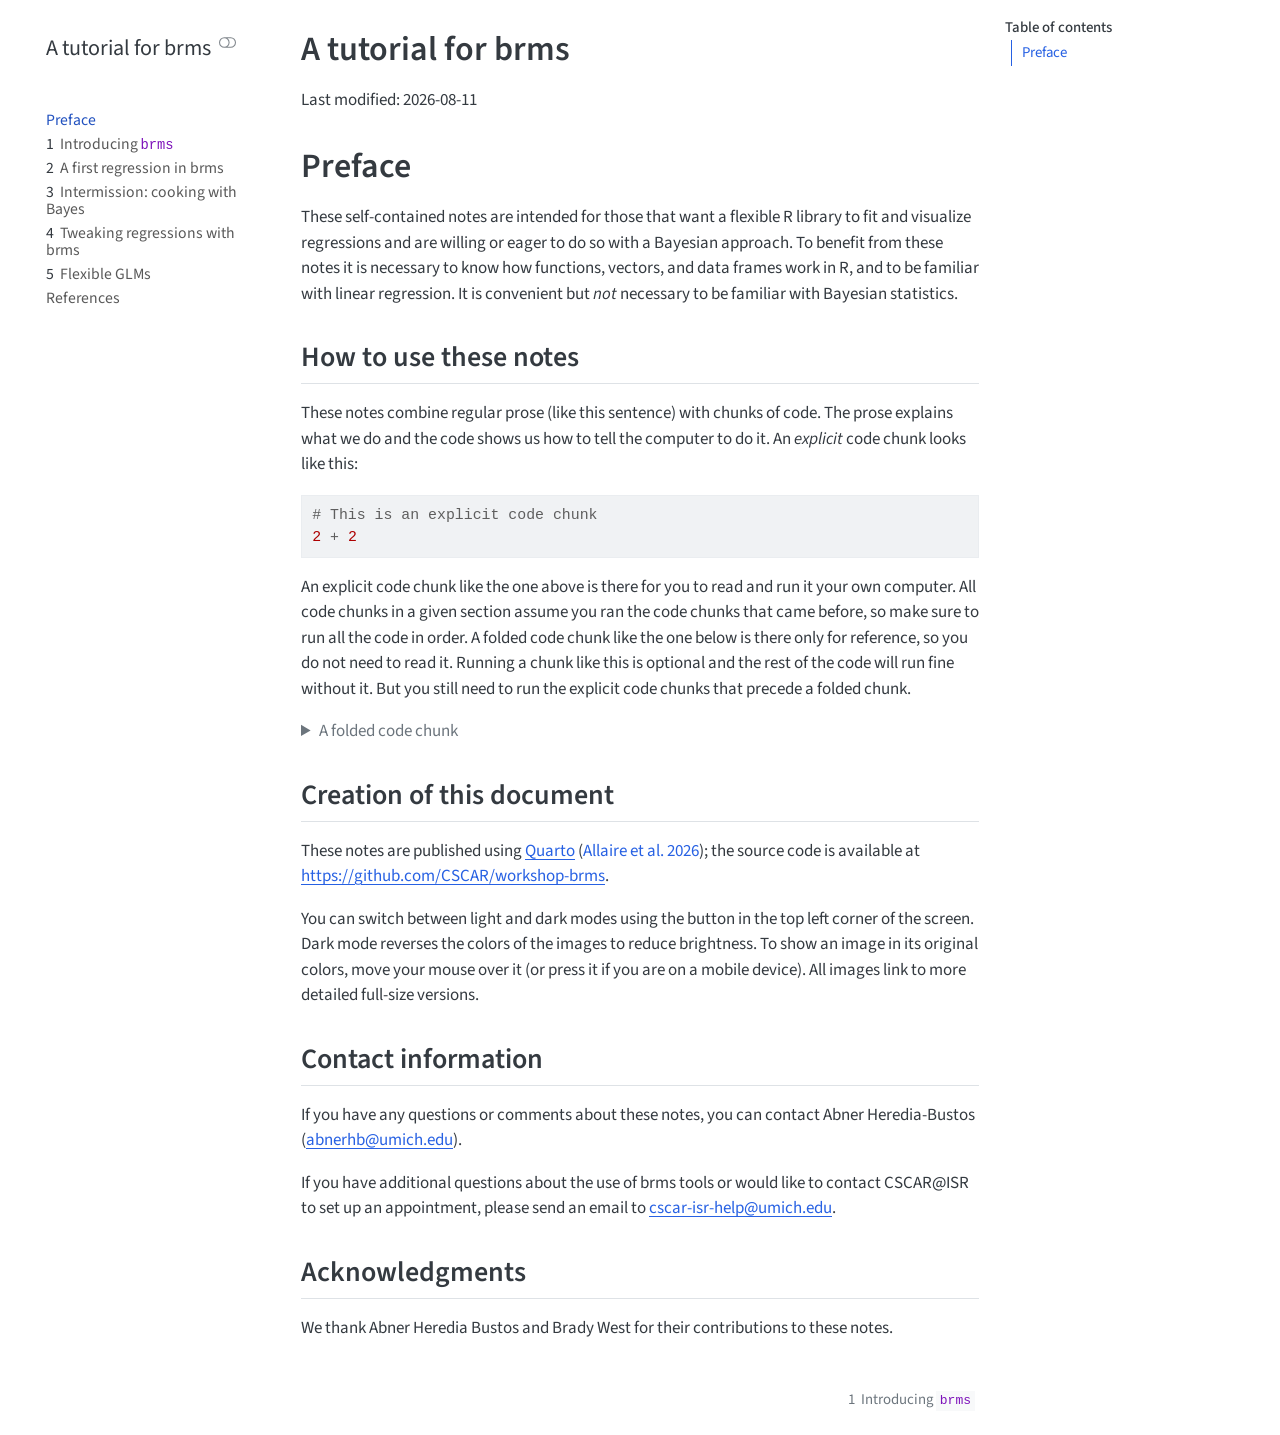
==== commit 08f04d4e: "Added citations for R and libraries." ====
--- a/docs/index.html
+++ b/docs/index.html
@@ -2,7 +2,7 @@
 <html xmlns="http://www.w3.org/1999/xhtml" lang="en" xml:lang="en"><head>
 
 <meta charset="utf-8">
-<meta name="generator" content="quarto-1.9.38">
+<meta name="generator" content="quarto-1.10.18">
 
 <meta name="viewport" content="width=device-width, initial-scale=1.0, user-scalable=yes">
 
@@ -12,10 +12,13 @@
 /* Default styles provided by pandoc.
 ** See https://pandoc.org/MANUAL.html#variables-for-html for config info.
 */
-code{white-space: pre-wrap;}
 span.smallcaps{font-variant: small-caps;}
-div.columns{display: flex; gap: min(4vw, 1.5em);}
-div.column{flex: auto; overflow-x: auto;}
+div.columns{display: flex; gap: 1.5em;}
+div.column{flex: auto;}
+@media screen {
+div.columns{gap: min(4vw, 1.5em);}
+div.column{overflow-x: auto;}
+}
 div.hanging-indent{margin-left: 1.5em; text-indent: -1.5em;}
 ul.task-list{list-style: none;}
 ul.task-list li input[type="checkbox"] {
@@ -58,7 +61,26 @@
 @media screen {
 pre > code.sourceCode > span > a:first-child::before { text-decoration: underline; }
 }
-</style>
+/* CSS for citations */
+div.csl-bib-body { }
+div.csl-entry {
+  clear: both;
+}
+.hanging-indent div.csl-entry {
+  margin-left:2em;
+  text-indent:-2em;
+}
+div.csl-left-margin {
+  min-width:2em;
+  float:left;
+}
+div.csl-right-inline {
+  margin-left:2em;
+  padding-left:1em;
+}
+div.csl-indent {
+  margin-left: 2em;
+}</style>
 
 
 <script src="site_libs/quarto-nav/quarto-nav.js"></script>
@@ -75,14 +97,14 @@
 <script src="site_libs/quarto-html/tippy.umd.min.js"></script>
 <script src="site_libs/quarto-html/anchor.min.js"></script>
 <link href="site_libs/quarto-html/tippy.css" rel="stylesheet">
-<link href="site_libs/quarto-html/quarto-syntax-highlighting-15634bcf2e68342d4ad2dfa704d543f6.css" rel="stylesheet" class="quarto-color-scheme" id="quarto-text-highlighting-styles">
-<link href="site_libs/quarto-html/quarto-syntax-highlighting-dark-0a6b7249c26820e032cb0bd839ff02b1.css" rel="stylesheet" class="quarto-color-scheme quarto-color-alternate" id="quarto-text-highlighting-styles">
-<link href="site_libs/quarto-html/quarto-syntax-highlighting-15634bcf2e68342d4ad2dfa704d543f6.css" rel="stylesheet" class="quarto-color-scheme-extra" id="quarto-text-highlighting-styles">
+<link href="site_libs/quarto-html/quarto-syntax-highlighting-64a204ab8560d761af7679ceaba22944.css" rel="stylesheet" class="quarto-color-scheme" id="quarto-text-highlighting-styles">
+<link href="site_libs/quarto-html/quarto-syntax-highlighting-dark-b85bc7c33db8c58e0ec93c3465666fed.css" rel="stylesheet" class="quarto-color-scheme quarto-color-alternate" id="quarto-text-highlighting-styles">
+<link href="site_libs/quarto-html/quarto-syntax-highlighting-64a204ab8560d761af7679ceaba22944.css" rel="stylesheet" class="quarto-color-scheme-extra" id="quarto-text-highlighting-styles">
 <script src="site_libs/bootstrap/bootstrap.min.js"></script>
 <link href="site_libs/bootstrap/bootstrap-icons.css" rel="stylesheet">
-<link href="site_libs/bootstrap/bootstrap-9e3e5b9121e68b3f077afb32f2c64d95.min.css" rel="stylesheet" append-hash="true" class="quarto-color-scheme" id="quarto-bootstrap" data-mode="light">
-<link href="site_libs/bootstrap/bootstrap-dark-456160a201148822cb32db6652eaf6f5.min.css" rel="stylesheet" append-hash="true" class="quarto-color-scheme quarto-color-alternate" id="quarto-bootstrap" data-mode="dark">
-<link href="site_libs/bootstrap/bootstrap-9e3e5b9121e68b3f077afb32f2c64d95.min.css" rel="stylesheet" append-hash="true" class="quarto-color-scheme-extra" id="quarto-bootstrap" data-mode="light">
+<link href="site_libs/bootstrap/bootstrap-631496449bf32ff9b0bb69a6bfd9195d.min.css" rel="stylesheet" append-hash="true" class="quarto-color-scheme" id="quarto-bootstrap" data-mode="light">
+<link href="site_libs/bootstrap/bootstrap-dark-6828e9469af26be0f5c924ce43dbda6c.min.css" rel="stylesheet" append-hash="true" class="quarto-color-scheme quarto-color-alternate" id="quarto-bootstrap" data-mode="dark">
+<link href="site_libs/bootstrap/bootstrap-631496449bf32ff9b0bb69a6bfd9195d.min.css" rel="stylesheet" append-hash="true" class="quarto-color-scheme-extra" id="quarto-bootstrap" data-mode="light">
 <script id="quarto-search-options" type="application/json">{
   "location": "sidebar",
   "copy-button": false,
@@ -398,7 +420,7 @@
 </header>
 
 
-<p>Last modified: 2026-07-27</p>
+<p>Last modified: 2026-08-11</p>
 <section id="preface" class="level1 unnumbered">
 <h1 class="unnumbered">Preface</h1>
 <p>These self-contained notes are intended for those that want a flexible R library to fit and visualize regressions and are willing or eager to do so with a Bayesian approach. To benefit from these notes it is necessary to know how functions, vectors, and data frames work in R, and to be familiar with linear regression. It is convenient but <em>not</em> necessary to be familiar with Bayesian statistics.</p>
@@ -420,7 +442,7 @@
 </section>
 <section id="creation-of-this-document" class="level2 unnumbered">
 <h2 class="unnumbered anchored" data-anchor-id="creation-of-this-document">Creation of this document</h2>
-<p>These notes are published using <a href="https://quarto.org">Quarto</a>; the source code is available at <a href="https://github.com/CSCAR/workshop-brms" class="uri">https://github.com/CSCAR/workshop-brms</a>.</p>
+<p>These notes are published using <a href="https://quarto.org">Quarto</a> <span class="citation" data-cites="Allaire_Quarto_2026">(<a href="references.html#ref-Allaire_Quarto_2026" role="doc-biblioref">Allaire et al. 2026</a>)</span>; the source code is available at <a href="https://github.com/CSCAR/workshop-brms" class="uri">https://github.com/CSCAR/workshop-brms</a>.</p>
 <p>You can switch between light and dark modes using the button in the top left corner of the screen. Dark mode reverses the colors of the images to reduce brightness. To show an image in its original colors, move your mouse over it (or press it if you are on a mobile device). All images link to more detailed full-size versions.</p>
 </section>
 <section id="contact-information" class="level2 unnumbered">
@@ -433,6 +455,11 @@
 <p>We thank Abner Heredia Bustos and Brady West for their contributions to these notes.</p>
 
 
+<div id="refs" class="references csl-bib-body hanging-indent" role="list" style="display: none">
+<div id="ref-Allaire_Quarto_2026" class="csl-entry" role="listitem">
+Allaire, J. J., Charles Teague, Carlos Scheidegger, Yihui Xie, Christophe Dervieux, and Gordon Woodhull. 2026. <em><span>Quarto</span></em>. V. 1.10. Released July. <a href="https://doi.org/10.5281/zenodo.5960048">https://doi.org/10.5281/zenodo.5960048</a>.
+</div>
+</div>
 </section>
 </section>
 
--- a/docs/site_libs/quarto-html/quarto-syntax-highlighting-64a204ab8560d761af7679ceaba22944.css
+++ b/docs/site_libs/quarto-html/quarto-syntax-highlighting-64a204ab8560d761af7679ceaba22944.css
@@ -0,0 +1,236 @@
+/* quarto syntax highlight colors */
+:root {
+  --quarto-hl-ot-color: #003B4F;
+  --quarto-hl-at-color: #657422;
+  --quarto-hl-ss-color: #20794D;
+  --quarto-hl-an-color: #5E5E5E;
+  --quarto-hl-fu-color: #4758AB;
+  --quarto-hl-st-color: #20794D;
+  --quarto-hl-cf-color: #003B4F;
+  --quarto-hl-op-color: #5E5E5E;
+  --quarto-hl-er-color: #AD0000;
+  --quarto-hl-bn-color: #AD0000;
+  --quarto-hl-al-color: #AD0000;
+  --quarto-hl-va-color: #111111;
+  --quarto-hl-bu-color: inherit;
+  --quarto-hl-ex-color: inherit;
+  --quarto-hl-pp-color: #AD0000;
+  --quarto-hl-in-color: #5E5E5E;
+  --quarto-hl-vs-color: #20794D;
+  --quarto-hl-wa-color: #5E5E5E;
+  --quarto-hl-do-color: #5E5E5E;
+  --quarto-hl-im-color: #00769E;
+  --quarto-hl-ch-color: #20794D;
+  --quarto-hl-dt-color: #AD0000;
+  --quarto-hl-fl-color: #AD0000;
+  --quarto-hl-co-color: #5E5E5E;
+  --quarto-hl-cv-color: #5E5E5E;
+  --quarto-hl-cn-color: #8f5902;
+  --quarto-hl-sc-color: #5E5E5E;
+  --quarto-hl-dv-color: #AD0000;
+  --quarto-hl-kw-color: #003B4F;
+}
+
+/* other quarto variables */
+:root {
+  --quarto-font-monospace: SFMono-Regular, Menlo, Monaco, Consolas, "Liberation Mono", "Courier New", monospace;
+}
+
+/* syntax highlight based on Pandoc's rules */
+pre > code.sourceCode > span {
+  color: #003B4F;
+}
+
+code.sourceCode > span {
+  color: #003B4F;
+}
+
+div.sourceCode,
+div.sourceCode pre.sourceCode {
+  color: #003B4F;
+}
+
+/* Normal */
+code span {
+  color: #003B4F;
+}
+
+/* Alert */
+code span.al {
+  color: #AD0000;
+  font-style: inherit;
+}
+
+/* Annotation */
+code span.an {
+  color: #5E5E5E;
+  font-style: inherit;
+}
+
+/* Attribute */
+code span.at {
+  color: #657422;
+  font-style: inherit;
+}
+
+/* BaseN */
+code span.bn {
+  color: #AD0000;
+  font-style: inherit;
+}
+
+/* BuiltIn */
+code span.bu {
+  font-style: inherit;
+}
+
+/* ControlFlow */
+code span.cf {
+  color: #003B4F;
+  font-weight: bold;
+  font-style: inherit;
+}
+
+/* Char */
+code span.ch {
+  color: #20794D;
+  font-style: inherit;
+}
+
+/* Constant */
+code span.cn {
+  color: #8f5902;
+  font-style: inherit;
+}
+
+/* Comment */
+code span.co {
+  color: #5E5E5E;
+  font-style: inherit;
+}
+
+/* CommentVar */
+code span.cv {
+  color: #5E5E5E;
+  font-style: italic;
+}
+
+/* Documentation */
+code span.do {
+  color: #5E5E5E;
+  font-style: italic;
+}
+
+/* DataType */
+code span.dt {
+  color: #AD0000;
+  font-style: inherit;
+}
+
+/* DecVal */
+code span.dv {
+  color: #AD0000;
+  font-style: inherit;
+}
+
+/* Error */
+code span.er {
+  color: #AD0000;
+  font-style: inherit;
+}
+
+/* Extension */
+code span.ex {
+  font-style: inherit;
+}
+
+/* Float */
+code span.fl {
+  color: #AD0000;
+  font-style: inherit;
+}
+
+/* Function */
+code span.fu {
+  color: #4758AB;
+  font-style: inherit;
+}
+
+/* Import */
+code span.im {
+  color: #00769E;
+  font-style: inherit;
+}
+
+/* Information */
+code span.in {
+  color: #5E5E5E;
+  font-style: inherit;
+}
+
+/* Keyword */
+code span.kw {
+  color: #003B4F;
+  font-weight: bold;
+  font-style: inherit;
+}
+
+/* Operator */
+code span.op {
+  color: #5E5E5E;
+  font-style: inherit;
+}
+
+/* Other */
+code span.ot {
+  color: #003B4F;
+  font-style: inherit;
+}
+
+/* Preprocessor */
+code span.pp {
+  color: #AD0000;
+  font-style: inherit;
+}
+
+/* SpecialChar */
+code span.sc {
+  color: #5E5E5E;
+  font-style: inherit;
+}
+
+/* SpecialString */
+code span.ss {
+  color: #20794D;
+  font-style: inherit;
+}
+
+/* String */
+code span.st {
+  color: #20794D;
+  font-style: inherit;
+}
+
+/* Variable */
+code span.va {
+  color: #111111;
+  font-style: inherit;
+}
+
+/* VerbatimString */
+code span.vs {
+  color: #20794D;
+  font-style: inherit;
+}
+
+/* Warning */
+code span.wa {
+  color: #5E5E5E;
+  font-style: italic;
+}
+
+.prevent-inlining {
+  content: "</";
+}
+
+/*# sourceMappingURL=9d8d5bb603a83b8298b89080a598c93b.css.map */
--- a/docs/site_libs/quarto-html/quarto-syntax-highlighting-dark-b85bc7c33db8c58e0ec93c3465666fed.css
+++ b/docs/site_libs/quarto-html/quarto-syntax-highlighting-dark-b85bc7c33db8c58e0ec93c3465666fed.css
@@ -0,0 +1,219 @@
+/* quarto syntax highlight colors */
+:root {
+  --quarto-hl-al-color: #f07178;
+  --quarto-hl-an-color: #d4d0ab;
+  --quarto-hl-at-color: #00e0e0;
+  --quarto-hl-bn-color: #d4d0ab;
+  --quarto-hl-bu-color: #abe338;
+  --quarto-hl-ch-color: #abe338;
+  --quarto-hl-co-color: #f8f8f2;
+  --quarto-hl-cv-color: #ffd700;
+  --quarto-hl-cn-color: #ffd700;
+  --quarto-hl-cf-color: #ffa07a;
+  --quarto-hl-dt-color: #ffa07a;
+  --quarto-hl-dv-color: #d4d0ab;
+  --quarto-hl-do-color: #f8f8f2;
+  --quarto-hl-er-color: #f07178;
+  --quarto-hl-ex-color: #00e0e0;
+  --quarto-hl-fl-color: #d4d0ab;
+  --quarto-hl-fu-color: #ffa07a;
+  --quarto-hl-im-color: #abe338;
+  --quarto-hl-in-color: #d4d0ab;
+  --quarto-hl-kw-color: #ffa07a;
+  --quarto-hl-op-color: #ffa07a;
+  --quarto-hl-ot-color: #00e0e0;
+  --quarto-hl-pp-color: #dcc6e0;
+  --quarto-hl-re-color: #00e0e0;
+  --quarto-hl-sc-color: #abe338;
+  --quarto-hl-ss-color: #abe338;
+  --quarto-hl-st-color: #abe338;
+  --quarto-hl-va-color: #00e0e0;
+  --quarto-hl-vs-color: #abe338;
+  --quarto-hl-wa-color: #dcc6e0;
+}
+
+/* other quarto variables */
+:root {
+  --quarto-font-monospace: SFMono-Regular, Menlo, Monaco, Consolas, "Liberation Mono", "Courier New", monospace;
+}
+
+/* syntax highlight based on Pandoc's rules */
+pre > code.sourceCode > span {
+  color: #f8f8f2;
+}
+
+code.sourceCode > span {
+  color: #f8f8f2;
+}
+
+div.sourceCode,
+div.sourceCode pre.sourceCode {
+  color: #f8f8f2;
+}
+
+/* Normal */
+code span {
+  color: #f8f8f2;
+}
+
+/* Alert */
+code span.al {
+  color: #f07178;
+}
+
+/* Annotation */
+code span.an {
+  color: #d4d0ab;
+}
+
+/* Attribute */
+code span.at {
+  color: #00e0e0;
+}
+
+/* BaseN */
+code span.bn {
+  color: #d4d0ab;
+}
+
+/* BuiltIn */
+code span.bu {
+  color: #abe338;
+}
+
+/* ControlFlow */
+code span.cf {
+  font-weight: bold;
+  color: #ffa07a;
+}
+
+/* Char */
+code span.ch {
+  color: #abe338;
+}
+
+/* Constant */
+code span.cn {
+  color: #ffd700;
+}
+
+/* Comment */
+code span.co {
+  font-style: italic;
+  color: #f8f8f2;
+}
+
+/* CommentVar */
+code span.cv {
+  color: #ffd700;
+}
+
+/* Documentation */
+code span.do {
+  color: #f8f8f2;
+}
+
+/* DataType */
+code span.dt {
+  color: #ffa07a;
+}
+
+/* DecVal */
+code span.dv {
+  color: #d4d0ab;
+}
+
+/* Error */
+code span.er {
+  color: #f07178;
+  text-decoration: underline;
+}
+
+/* Extension */
+code span.ex {
+  font-weight: bold;
+  color: #00e0e0;
+}
+
+/* Float */
+code span.fl {
+  color: #d4d0ab;
+}
+
+/* Function */
+code span.fu {
+  color: #ffa07a;
+}
+
+/* Import */
+code span.im {
+  color: #abe338;
+}
+
+/* Information */
+code span.in {
+  color: #d4d0ab;
+}
+
+/* Keyword */
+code span.kw {
+  font-weight: bold;
+  color: #ffa07a;
+}
+
+/* Operator */
+code span.op {
+  color: #ffa07a;
+}
+
+/* Other */
+code span.ot {
+  color: #00e0e0;
+}
+
+/* Preprocessor */
+code span.pp {
+  color: #dcc6e0;
+}
+
+/* RegionMarker */
+code span.re {
+  background-color: #f8f8f2;
+  color: #00e0e0;
+}
+
+/* SpecialChar */
+code span.sc {
+  color: #abe338;
+}
+
+/* SpecialString */
+code span.ss {
+  color: #abe338;
+}
+
+/* String */
+code span.st {
+  color: #abe338;
+}
+
+/* Variable */
+code span.va {
+  color: #00e0e0;
+}
+
+/* VerbatimString */
+code span.vs {
+  color: #abe338;
+}
+
+/* Warning */
+code span.wa {
+  color: #dcc6e0;
+}
+
+.prevent-inlining {
+  content: "</";
+}
+
+/*# sourceMappingURL=4ed8f1090dec6531da29ab00902aa718.css.map */
--- a/docs/site_libs/quarto-html/quarto-syntax-highlighting-64a204ab8560d761af7679ceaba22944.css
+++ b/docs/site_libs/quarto-html/quarto-syntax-highlighting-64a204ab8560d761af7679ceaba22944.css
@@ -0,0 +1,236 @@
+/* quarto syntax highlight colors */
+:root {
+  --quarto-hl-ot-color: #003B4F;
+  --quarto-hl-at-color: #657422;
+  --quarto-hl-ss-color: #20794D;
+  --quarto-hl-an-color: #5E5E5E;
+  --quarto-hl-fu-color: #4758AB;
+  --quarto-hl-st-color: #20794D;
+  --quarto-hl-cf-color: #003B4F;
+  --quarto-hl-op-color: #5E5E5E;
+  --quarto-hl-er-color: #AD0000;
+  --quarto-hl-bn-color: #AD0000;
+  --quarto-hl-al-color: #AD0000;
+  --quarto-hl-va-color: #111111;
+  --quarto-hl-bu-color: inherit;
+  --quarto-hl-ex-color: inherit;
+  --quarto-hl-pp-color: #AD0000;
+  --quarto-hl-in-color: #5E5E5E;
+  --quarto-hl-vs-color: #20794D;
+  --quarto-hl-wa-color: #5E5E5E;
+  --quarto-hl-do-color: #5E5E5E;
+  --quarto-hl-im-color: #00769E;
+  --quarto-hl-ch-color: #20794D;
+  --quarto-hl-dt-color: #AD0000;
+  --quarto-hl-fl-color: #AD0000;
+  --quarto-hl-co-color: #5E5E5E;
+  --quarto-hl-cv-color: #5E5E5E;
+  --quarto-hl-cn-color: #8f5902;
+  --quarto-hl-sc-color: #5E5E5E;
+  --quarto-hl-dv-color: #AD0000;
+  --quarto-hl-kw-color: #003B4F;
+}
+
+/* other quarto variables */
+:root {
+  --quarto-font-monospace: SFMono-Regular, Menlo, Monaco, Consolas, "Liberation Mono", "Courier New", monospace;
+}
+
+/* syntax highlight based on Pandoc's rules */
+pre > code.sourceCode > span {
+  color: #003B4F;
+}
+
+code.sourceCode > span {
+  color: #003B4F;
+}
+
+div.sourceCode,
+div.sourceCode pre.sourceCode {
+  color: #003B4F;
+}
+
+/* Normal */
+code span {
+  color: #003B4F;
+}
+
+/* Alert */
+code span.al {
+  color: #AD0000;
+  font-style: inherit;
+}
+
+/* Annotation */
+code span.an {
+  color: #5E5E5E;
+  font-style: inherit;
+}
+
+/* Attribute */
+code span.at {
+  color: #657422;
+  font-style: inherit;
+}
+
+/* BaseN */
+code span.bn {
+  color: #AD0000;
+  font-style: inherit;
+}
+
+/* BuiltIn */
+code span.bu {
+  font-style: inherit;
+}
+
+/* ControlFlow */
+code span.cf {
+  color: #003B4F;
+  font-weight: bold;
+  font-style: inherit;
+}
+
+/* Char */
+code span.ch {
+  color: #20794D;
+  font-style: inherit;
+}
+
+/* Constant */
+code span.cn {
+  color: #8f5902;
+  font-style: inherit;
+}
+
+/* Comment */
+code span.co {
+  color: #5E5E5E;
+  font-style: inherit;
+}
+
+/* CommentVar */
+code span.cv {
+  color: #5E5E5E;
+  font-style: italic;
+}
+
+/* Documentation */
+code span.do {
+  color: #5E5E5E;
+  font-style: italic;
+}
+
+/* DataType */
+code span.dt {
+  color: #AD0000;
+  font-style: inherit;
+}
+
+/* DecVal */
+code span.dv {
+  color: #AD0000;
+  font-style: inherit;
+}
+
+/* Error */
+code span.er {
+  color: #AD0000;
+  font-style: inherit;
+}
+
+/* Extension */
+code span.ex {
+  font-style: inherit;
+}
+
+/* Float */
+code span.fl {
+  color: #AD0000;
+  font-style: inherit;
+}
+
+/* Function */
+code span.fu {
+  color: #4758AB;
+  font-style: inherit;
+}
+
+/* Import */
+code span.im {
+  color: #00769E;
+  font-style: inherit;
+}
+
+/* Information */
+code span.in {
+  color: #5E5E5E;
+  font-style: inherit;
+}
+
+/* Keyword */
+code span.kw {
+  color: #003B4F;
+  font-weight: bold;
+  font-style: inherit;
+}
+
+/* Operator */
+code span.op {
+  color: #5E5E5E;
+  font-style: inherit;
+}
+
+/* Other */
+code span.ot {
+  color: #003B4F;
+  font-style: inherit;
+}
+
+/* Preprocessor */
+code span.pp {
+  color: #AD0000;
+  font-style: inherit;
+}
+
+/* SpecialChar */
+code span.sc {
+  color: #5E5E5E;
+  font-style: inherit;
+}
+
+/* SpecialString */
+code span.ss {
+  color: #20794D;
+  font-style: inherit;
+}
+
+/* String */
+code span.st {
+  color: #20794D;
+  font-style: inherit;
+}
+
+/* Variable */
+code span.va {
+  color: #111111;
+  font-style: inherit;
+}
+
+/* VerbatimString */
+code span.vs {
+  color: #20794D;
+  font-style: inherit;
+}
+
+/* Warning */
+code span.wa {
+  color: #5E5E5E;
+  font-style: italic;
+}
+
+.prevent-inlining {
+  content: "</";
+}
+
+/*# sourceMappingURL=9d8d5bb603a83b8298b89080a598c93b.css.map */
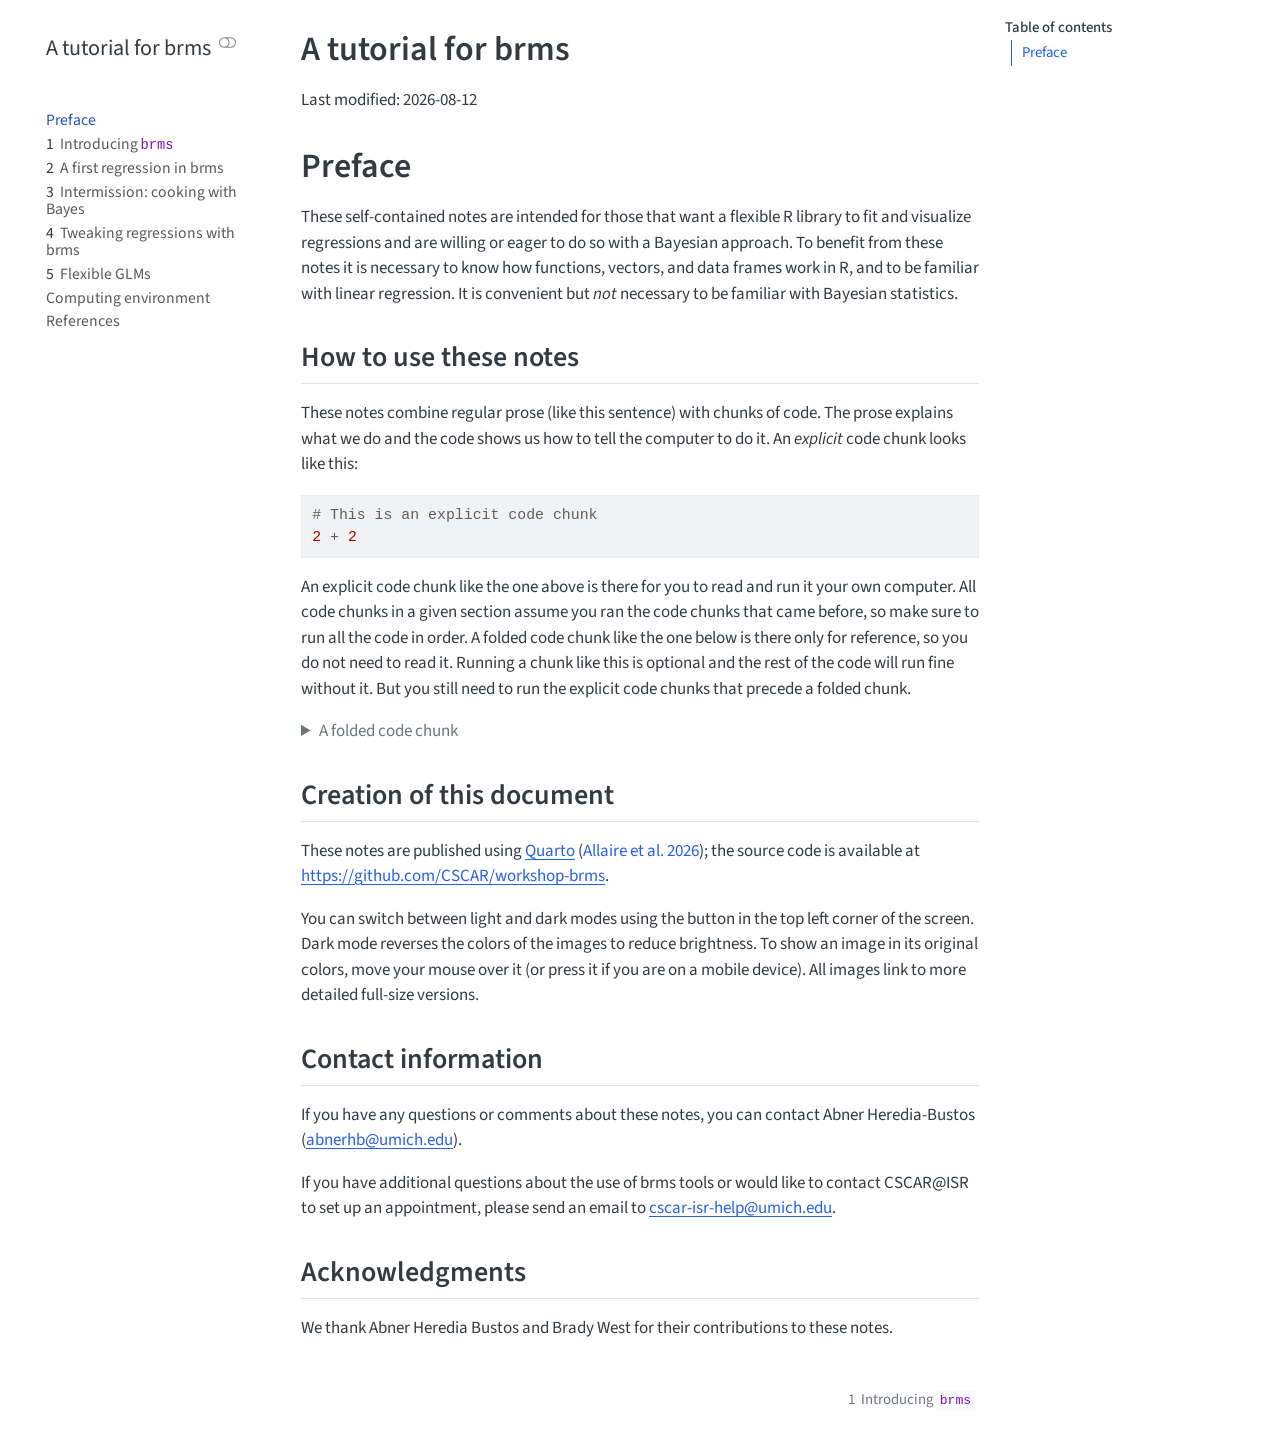
==== commit d0baf3f0: "Fixed rendering of additional citations." ====
--- a/docs/index.html
+++ b/docs/index.html
@@ -373,6 +373,12 @@
 </li>
         <li class="sidebar-item">
   <div class="sidebar-item-container"> 
+  <a href="./computing-env.html" class="sidebar-item-text sidebar-link">
+ <span class="menu-text">Computing environment</span></a>
+  </div>
+</li>
+        <li class="sidebar-item">
+  <div class="sidebar-item-container"> 
   <a href="./references.html" class="sidebar-item-text sidebar-link">
  <span class="menu-text">References</span></a>
   </div>
@@ -420,7 +426,7 @@
 </header>
 
 
-<p>Last modified: 2026-08-11</p>
+<p>Last modified: 2026-08-12</p>
 <section id="preface" class="level1 unnumbered">
 <h1 class="unnumbered">Preface</h1>
 <p>These self-contained notes are intended for those that want a flexible R library to fit and visualize regressions and are willing or eager to do so with a Bayesian approach. To benefit from these notes it is necessary to know how functions, vectors, and data frames work in R, and to be familiar with linear regression. It is convenient but <em>not</em> necessary to be familiar with Bayesian statistics.</p>
@@ -458,6 +464,27 @@
 <div id="refs" class="references csl-bib-body hanging-indent" role="list" style="display: none">
 <div id="ref-Allaire_Quarto_2026" class="csl-entry" role="listitem">
 Allaire, J. J., Charles Teague, Carlos Scheidegger, Yihui Xie, Christophe Dervieux, and Gordon Woodhull. 2026. <em><span>Quarto</span></em>. V. 1.10. Released July. <a href="https://doi.org/10.5281/zenodo.5960048">https://doi.org/10.5281/zenodo.5960048</a>.
+</div>
+<div id="ref-gridextra_2026" class="csl-entry" role="listitem">
+Auguie, Baptiste. 2026. <em>gridExtra: Miscellaneous Functions for "Grid" Graphics</em>. <a href="https://doi.org/10.32614/CRAN.package.gridExtra">https://doi.org/10.32614/CRAN.package.gridExtra</a>.
+</div>
+<div id="ref-bayesplot_2025" class="csl-entry" role="listitem">
+Gabry, Jonah, and Tristan Mahr. 2025. <em>Bayesplot: Plotting for Bayesian Models</em>. <a href="https://mc-stan.org/bayesplot/">https://mc-stan.org/bayesplot/</a>.
+</div>
+<div id="ref-tidybayes2024" class="csl-entry" role="listitem">
+Kay, Matthew. 2024. <em><span class="nocase">tidybayes</span>: Tidy Data and Geoms for <span>Bayesian</span> Models</em>. <a href="https://doi.org/10.5281/zenodo.1308151">https://doi.org/10.5281/zenodo.1308151</a>.
+</div>
+<div id="ref-rlang_2026" class="csl-entry" role="listitem">
+R Core Team. 2026. <em>R: A Language and Environment for Statistical Computing</em>. R Foundation for Statistical Computing. <a href="https://doi.org/10.32614/R.manuals">https://doi.org/10.32614/R.manuals</a>.
+</div>
+<div id="ref-renv_2026" class="csl-entry" role="listitem">
+Ushey, Kevin, and Hadley Wickham. 2026. <em><span class="nocase">renv</span>: Project Environments</em>. <a href="https://doi.org/10.32614/CRAN.package.renv">https://doi.org/10.32614/CRAN.package.renv</a>.
+</div>
+<div id="ref-ggplot2_2016" class="csl-entry" role="listitem">
+Wickham, Hadley. 2016. <em><span class="nocase">ggplot2</span>: Elegant Graphics for Data Analysis</em>. Springer-Verlag New York. <a href="https://ggplot2.tidyverse.org">https://ggplot2.tidyverse.org</a>.
+</div>
+<div id="ref-dplyr_2026" class="csl-entry" role="listitem">
+Wickham, Hadley, Romain François, Lionel Henry, Kirill Müller, and Davis Vaughan. 2026. <em><span class="nocase">dplyr</span>: A Grammar of Data Manipulation</em>. <a href="https://dplyr.tidyverse.org">https://dplyr.tidyverse.org</a>.
 </div>
 </div>
 </section>
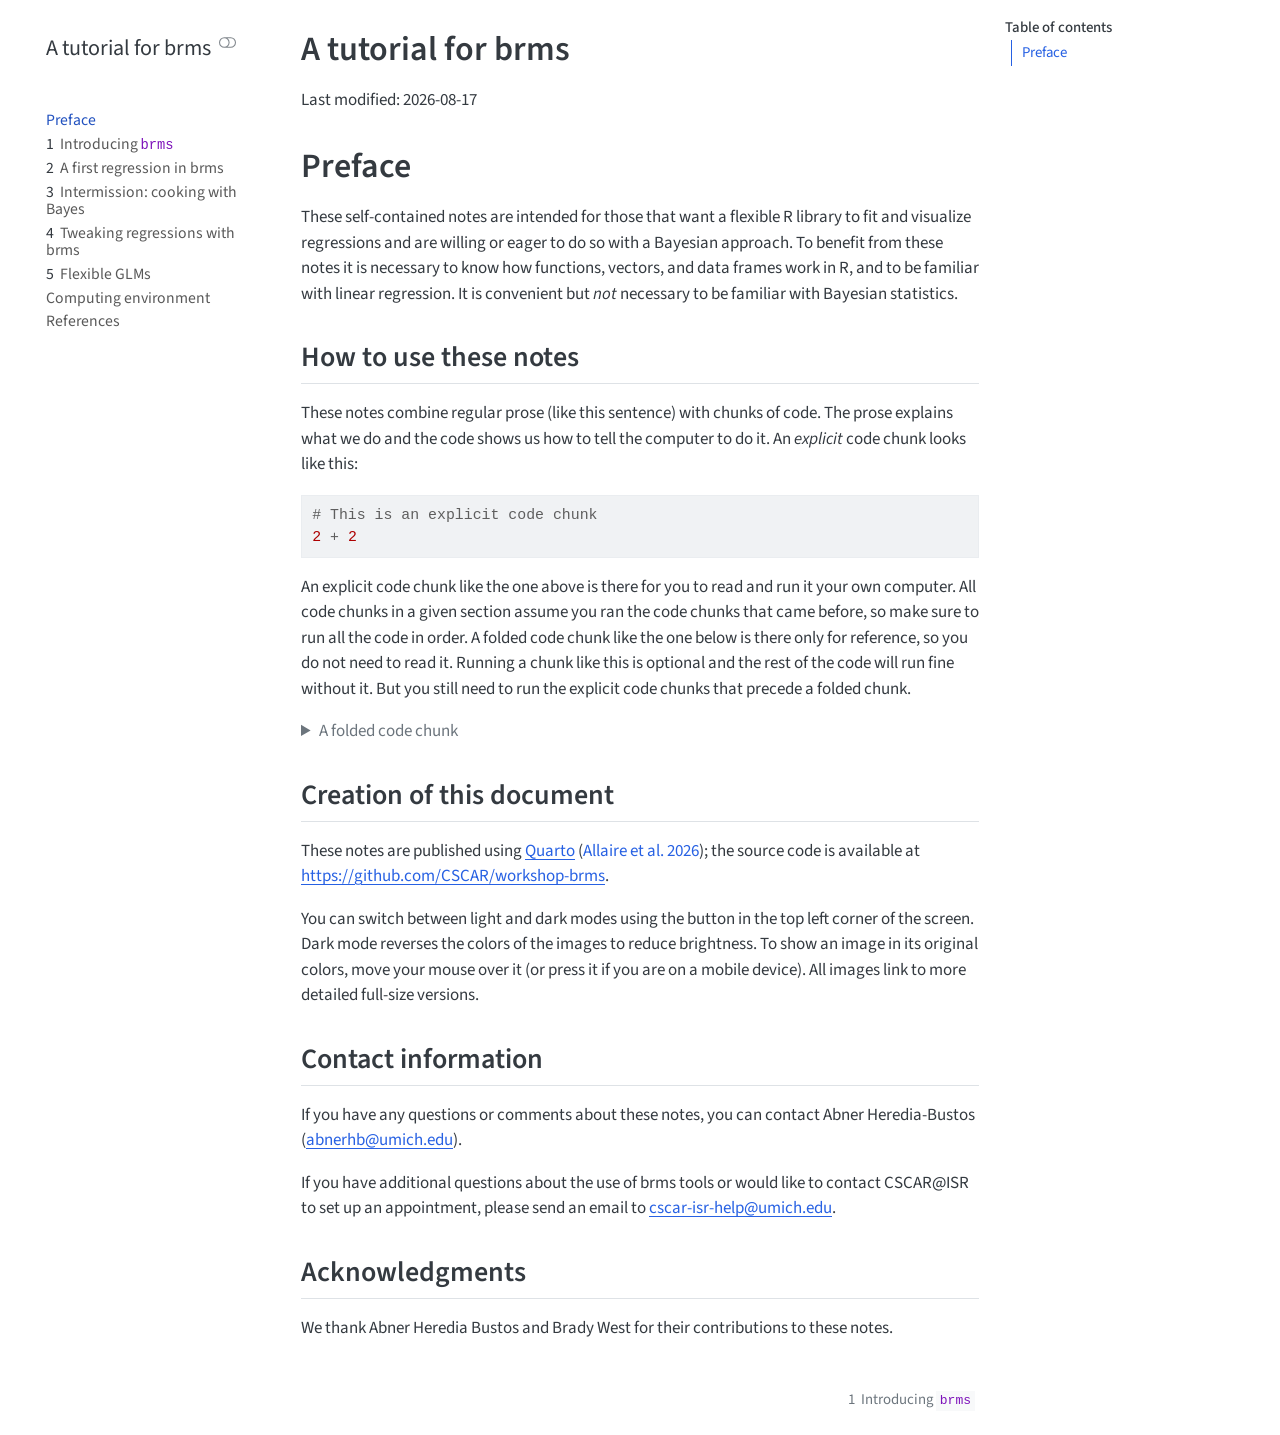
==== commit 09061e42: "Multiple syntax edits." ====
--- a/docs/index.html
+++ b/docs/index.html
@@ -426,7 +426,7 @@
 </header>
 
 
-<p>Last modified: 2026-08-12</p>
+<p>Last modified: 2026-08-17</p>
 <section id="preface" class="level1 unnumbered">
 <h1 class="unnumbered">Preface</h1>
 <p>These self-contained notes are intended for those that want a flexible R library to fit and visualize regressions and are willing or eager to do so with a Bayesian approach. To benefit from these notes it is necessary to know how functions, vectors, and data frames work in R, and to be familiar with linear regression. It is convenient but <em>not</em> necessary to be familiar with Bayesian statistics.</p>
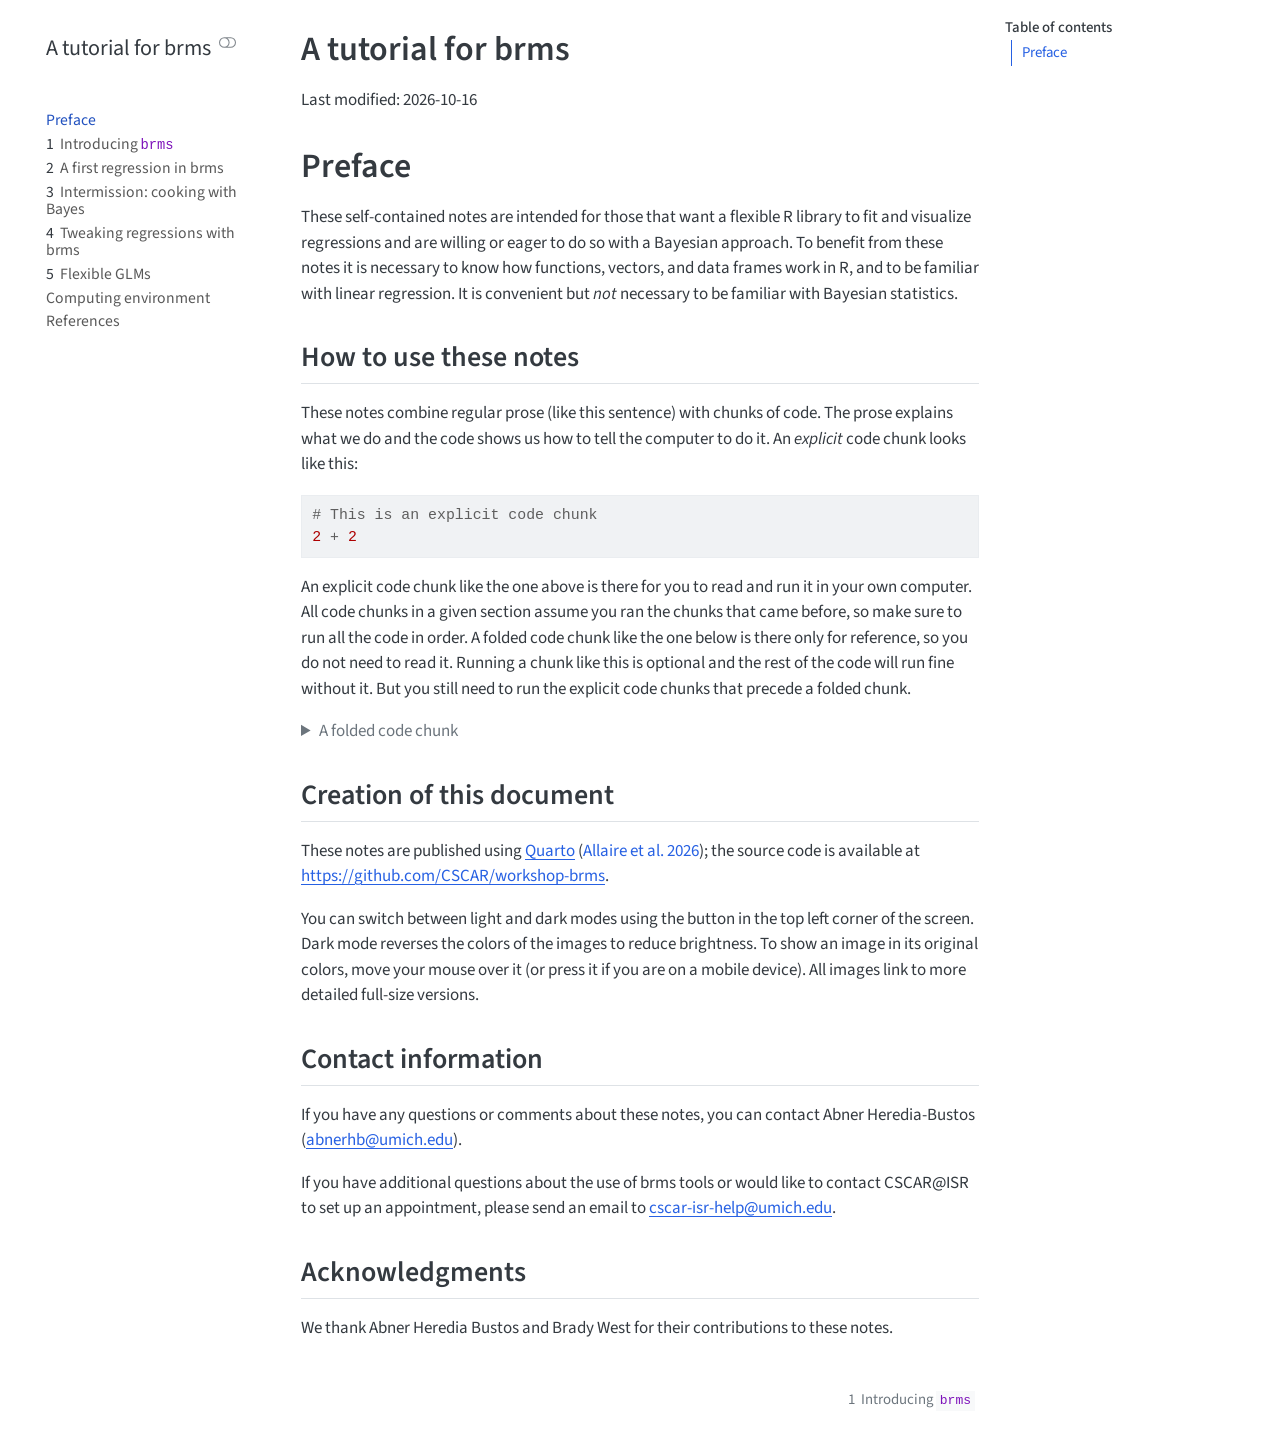
==== commit 3730c14d: "Render files after updates." ====
--- a/docs/index.html
+++ b/docs/index.html
@@ -90,7 +90,7 @@
 <script src="site_libs/quarto-search/fuse.min.js"></script>
 <script src="site_libs/quarto-search/quarto-search.js"></script>
 <meta name="quarto:offset" content="./">
-<link href="./getting-started.html" rel="next">
+<link href="./intro-brms.html" rel="next">
 <script src="site_libs/quarto-html/quarto.js" type="module"></script>
 <script src="site_libs/quarto-html/tabsets/tabsets.js" type="module"></script>
 <script src="site_libs/quarto-html/popper.min.js"></script>
@@ -343,13 +343,13 @@
 </li>
         <li class="sidebar-item">
   <div class="sidebar-item-container"> 
-  <a href="./getting-started.html" class="sidebar-item-text sidebar-link">
+  <a href="./intro-brms.html" class="sidebar-item-text sidebar-link">
  <span class="menu-text"><span class="chapter-number">1</span>&nbsp; <span class="chapter-title">Introducing <code>brms</code></span></span></a>
   </div>
 </li>
         <li class="sidebar-item">
   <div class="sidebar-item-container"> 
-  <a href="./lin-reg-brms.html" class="sidebar-item-text sidebar-link">
+  <a href="./first-reg-brms.html" class="sidebar-item-text sidebar-link">
  <span class="menu-text"><span class="chapter-number">2</span>&nbsp; <span class="chapter-title">A first regression in brms</span></span></a>
   </div>
 </li>
@@ -426,7 +426,7 @@
 </header>
 
 
-<p>Last modified: 2026-08-17</p>
+<p>Last modified: 2026-10-16</p>
 <section id="preface" class="level1 unnumbered">
 <h1 class="unnumbered">Preface</h1>
 <p>These self-contained notes are intended for those that want a flexible R library to fit and visualize regressions and are willing or eager to do so with a Bayesian approach. To benefit from these notes it is necessary to know how functions, vectors, and data frames work in R, and to be familiar with linear regression. It is convenient but <em>not</em> necessary to be familiar with Bayesian statistics.</p>
@@ -437,7 +437,7 @@
 <div class="code-copy-outer-scaffold"><div class="sourceCode cell-code" id="cb1"><pre class="sourceCode r code-with-copy"><code class="sourceCode r"><span id="cb1-1"><a href="#cb1-1" aria-hidden="true" tabindex="-1"></a><span class="co"># This is an explicit code chunk</span></span>
 <span id="cb1-2"><a href="#cb1-2" aria-hidden="true" tabindex="-1"></a><span class="dv">2</span> <span class="sc">+</span> <span class="dv">2</span></span></code></pre></div><button title="Copy to Clipboard" class="code-copy-button"><i class="bi"></i></button></div>
 </div>
-<p>An explicit code chunk like the one above is there for you to read and run it your own computer. All code chunks in a given section assume you ran the code chunks that came before, so make sure to run all the code in order. A folded code chunk like the one below is there only for reference, so you do not need to read it. Running a chunk like this is optional and the rest of the code will run fine without it. But you still need to run the explicit code chunks that precede a folded chunk.</p>
+<p>An explicit code chunk like the one above is there for you to read and run it in your own computer. All code chunks in a given section assume you ran the chunks that came before, so make sure to run all the code in order. A folded code chunk like the one below is there only for reference, so you do not need to read it. Running a chunk like this is optional and the rest of the code will run fine without it. But you still need to run the explicit code chunks that precede a folded chunk.</p>
 <div class="cell">
 <details class="code-fold">
 <summary>A folded code chunk</summary>
@@ -908,7 +908,7 @@
   <div class="nav-page nav-page-previous">
   </div>
   <div class="nav-page nav-page-next">
-      <a href="./getting-started.html" class="pagination-link" aria-label="Introducing `brms`">
+      <a href="./intro-brms.html" class="pagination-link" aria-label="Introducing `brms`">
         <span class="nav-page-text"><span class="chapter-number">1</span>&nbsp; <span class="chapter-title">Introducing <code>brms</code></span></span> <i class="bi bi-arrow-right-short"></i>
       </a>
   </div>
